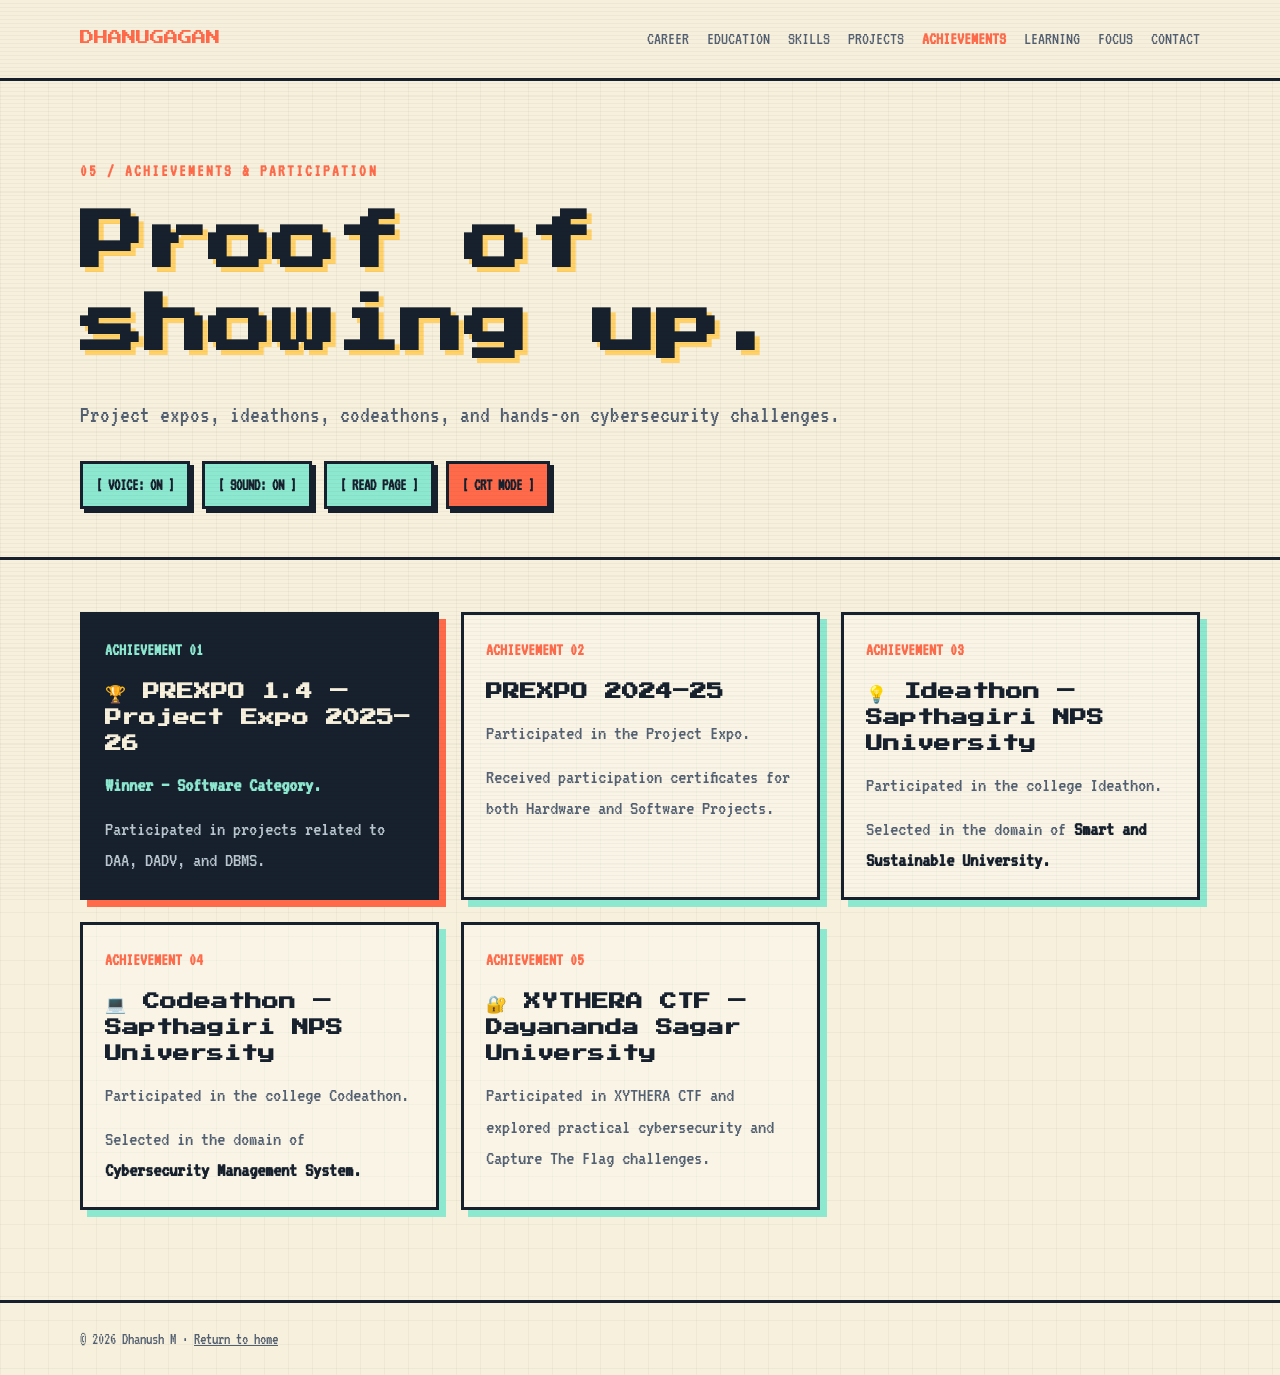
==== achievements.html @ 6b9e5d8f "add achivements,carrer,certifications,education,focous,portfolio,projects,skills - htmlpages" ====
<!doctype html>
<html lang="en">
<head>
	<meta charset="utf-8"><meta name="viewport" content="width=device-width, initial-scale=1">
	<meta name="description" content="Achievements and participation of Dhanush M."><title>Achievements | Dhanush M</title>
	<link rel="preconnect" href="https://fonts.googleapis.com"><link rel="preconnect" href="https://fonts.gstatic.com" crossorigin><link href="https://fonts.googleapis.com/css2?family=Press+Start+2P&family=VT323&display=swap" rel="stylesheet"><link rel="stylesheet" href="portfolio.css">
</head>
<body>
<header><div class="shell"><nav><a class="brand" href="index.html">DHANUGAGAN</a><div class="nav-links"><a href="career.html">Career</a><a href="education.html">Education</a><a href="skills.html">Skills</a><a href="projects.html">Projects</a><a href="achievements.html" aria-current="page">Achievements</a><a href="certifications.html">Learning</a><a href="focus.html">Focus</a><a href="contact.html">Contact</a></div></nav></div></header>
<main><section class="page-hero"><div class="shell"><div class="eyebrow">05 / Achievements &amp; participation</div><h1>Proof of showing up.</h1><p class="lede">Project expos, ideathons, codeathons, and hands-on cybersecurity challenges.</p></div></section>
<section class="content"><div class="shell card-grid"><article class="card highlight"><span class="number">ACHIEVEMENT 01</span><h2>🏆 PREXPO 1.4 — Project Expo 2025–26</h2><p><strong>Winner – Software Category.</strong></p><p>Participated in projects related to DAA, DADV, and DBMS.</p></article><article class="card"><span class="number">ACHIEVEMENT 02</span><h2>PREXPO 2024–25</h2><p>Participated in the Project Expo.</p><p>Received participation certificates for both Hardware and Software Projects.</p></article><article class="card"><span class="number">ACHIEVEMENT 03</span><h2>💡 Ideathon — Sapthagiri NPS University</h2><p>Participated in the college Ideathon.</p><p>Selected in the domain of <strong>Smart and Sustainable University.</strong></p></article><article class="card"><span class="number">ACHIEVEMENT 04</span><h2>💻 Codeathon — Sapthagiri NPS University</h2><p>Participated in the college Codeathon.</p><p>Selected in the domain of <strong>Cybersecurity Management System.</strong></p></article><article class="card"><span class="number">ACHIEVEMENT 05</span><h2>🔐 XYTHERA CTF — Dayananda Sagar University</h2><p>Participated in XYTHERA CTF and explored practical cybersecurity and Capture The Flag challenges.</p></article></div></section></main>
<footer><div class="shell">© 2026 Dhanush M · <a href="index.html">Return to home</a></div></footer><script src="portfolio.js"></script>
</body></html>
---- portfolio.css ----
:root {
	--ink: #17202d;
	--muted: #536071;
	--paper: #f7f0dc;
	--mint: #8de8d0;
	--coral: #ff6b4a;
	--yellow: #ffd166;
}
* { box-sizing: border-box; }
html { scroll-behavior: smooth; }
body { margin: 0; color: var(--ink); background-color: var(--paper); background-image: linear-gradient(rgba(23,32,45,.04) 1px, transparent 1px), linear-gradient(90deg, rgba(23,32,45,.04) 1px, transparent 1px); background-size: 24px 24px; font-family: "VT323", monospace; line-height: 1.5; }
body::before { content: ""; position: fixed; inset: 0; z-index: 10; pointer-events: none; background: repeating-linear-gradient(0deg, rgba(23,32,45,.035) 0, rgba(23,32,45,.035) 1px, transparent 1px, transparent 4px); mix-blend-mode: multiply; }
body.crt-boost::before { background: repeating-linear-gradient(0deg, rgba(23,32,45,.12) 0, rgba(23,32,45,.12) 1px, transparent 1px, transparent 3px); mix-blend-mode: multiply; }
body.crt-boost::after { content: "SIGNAL BOOST"; position: fixed; right: 18px; top: 14px; z-index: 11; padding: 5px 8px; border: 2px solid currentColor; color: var(--coral); background: var(--paper); font-size: .82rem; letter-spacing: .08em; pointer-events: none; animation: crt-flicker 1.7s steps(2, end) infinite; }
body.crt-boost .card, body.crt-boost .project, body.crt-boost .button { animation: crt-jitter 7s steps(2, end) infinite; }
@keyframes crt-flicker { 0%, 92%, 100% { opacity: 1; } 94% { opacity: .35; } }
@keyframes crt-jitter { 0%, 96%, 100% { translate: 0 0; } 97% { translate: 1px 0; } 98% { translate: -1px 0; } }
a { color: inherit; }
.shell { width: min(1180px, 100%); margin: auto; padding: 0 30px; }
header { border-bottom: 3px solid var(--ink); background: rgba(247,240,220,.94); }
nav { min-height: 78px; display: flex; align-items: center; justify-content: space-between; gap: 22px; }
.brand { color: var(--coral); font-family: "Press Start 2P", monospace; font-size: .9rem; text-decoration: none; white-space: nowrap; }
.nav-links { display: flex; flex-wrap: wrap; justify-content: flex-end; gap: 8px 18px; color: var(--muted); font-size: 1.1rem; text-transform: uppercase; }
.nav-links a { text-decoration: none; }
.nav-links a:hover, .nav-links a[aria-current="page"] { color: var(--coral); font-weight: 700; }
.page-hero { padding: 78px 0 48px; border-bottom: 3px solid var(--ink); }
.eyebrow { color: var(--coral); font-size: 1.05rem; font-weight: 700; letter-spacing: .12em; text-transform: uppercase; }
h1, h2, h3 { font-family: "Press Start 2P", monospace; margin: 0; }
h1 { max-width: 850px; margin-top: 18px; font-size: clamp(2rem, 5vw, 4.8rem); line-height: 1.3; text-shadow: 5px 5px 0 var(--yellow); overflow-wrap: anywhere; }
.lede { max-width: 780px; margin: 28px 0 0; color: var(--muted); font-size: 1.5rem; }
.content { padding: 52px 0 90px; }
.card-grid { display: grid; grid-template-columns: repeat(3, minmax(0, 1fr)); gap: 22px; }
.card { min-height: 180px; padding: 22px; border: 3px solid var(--ink); background: rgba(255,255,255,.3); box-shadow: 7px 7px 0 var(--mint); transition: transform .16s, box-shadow .16s, background .16s; transform-style: preserve-3d; will-change: transform; }
.card:hover { background: var(--yellow); transform: translate(-3px, -3px); box-shadow: 10px 10px 0 var(--coral); }
.card h2, .card h3 { font-size: 1.05rem; line-height: 1.55; }
.card p, .card li { margin: 12px 0 0; color: var(--muted); font-size: 1.3rem; }
.card ul { margin: 10px 0 0; padding-left: 22px; }
.card strong { color: var(--ink); }
.number { display: block; margin-bottom: 16px; color: var(--coral); font-size: 1.1rem; font-weight: 700; }
.pill-row { display: flex; flex-wrap: wrap; gap: 12px; }
.pill { padding: 10px 13px; border: 2px solid var(--ink); background: var(--yellow); font-size: 1.2rem; }
.highlight { background: var(--ink); color: var(--paper); box-shadow: 7px 7px 0 var(--coral); }
.highlight p, .highlight li { color: #b9c6cf; }
.highlight strong { color: var(--mint); }
.highlight .number { color: var(--mint); }
.page-tools { display: flex; flex-wrap: wrap; gap: 12px; margin-top: 28px; }
.page-tool { padding: 9px 13px; border: 3px solid var(--ink); background: var(--mint); color: var(--ink); cursor: pointer; box-shadow: 4px 4px 0 var(--ink); font: inherit; font-weight: 700; }
.page-tool:hover { background: var(--coral); transform: translate(2px, 2px); box-shadow: 2px 2px 0 var(--ink); }
.page-tool.crt-active { background: var(--coral); }
.page-tool[aria-pressed="false"] { background: var(--coral); }
.voice-status { position: fixed; right: 22px; bottom: 22px; z-index: 15; display: none; padding: 9px 12px; border: 3px solid var(--ink); background: var(--mint); color: var(--ink); font-size: 1.05rem; box-shadow: 4px 4px 0 var(--ink); }
.voice-status.is-active { display: block; animation: status-blink 1s step-end infinite; }
@keyframes status-blink { 50% { opacity: .35; } }
footer { padding: 24px 0; border-top: 3px solid var(--ink); color: var(--muted); font-size: 1rem; }
@media (max-width: 850px) { nav { align-items: flex-start; flex-direction: column; padding: 18px 0; } .nav-links { justify-content: flex-start; } .card-grid { grid-template-columns: repeat(2, minmax(0, 1fr)); } }
@media (max-width: 560px) { .shell { padding: 0 20px; } .page-hero { padding: 55px 0 38px; } .card-grid { grid-template-columns: 1fr; } .brand { font-size: .78rem; } }
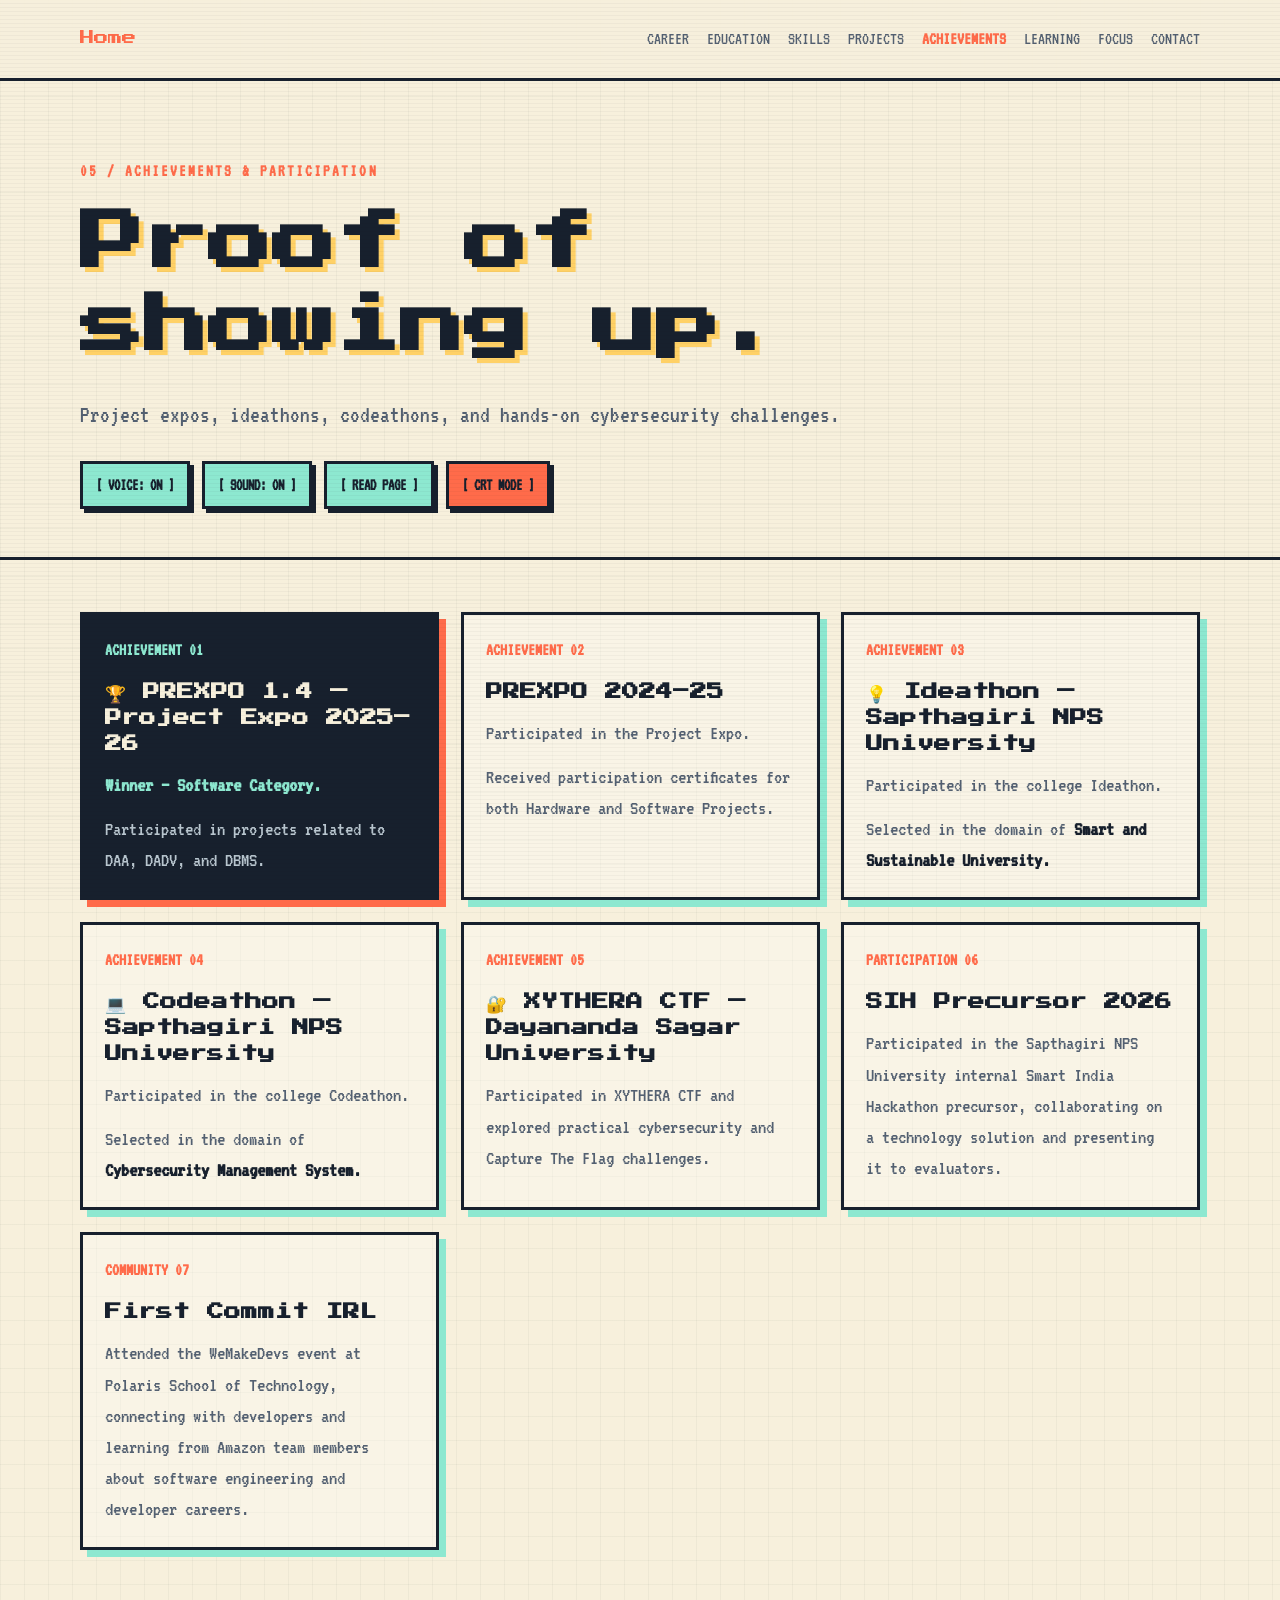
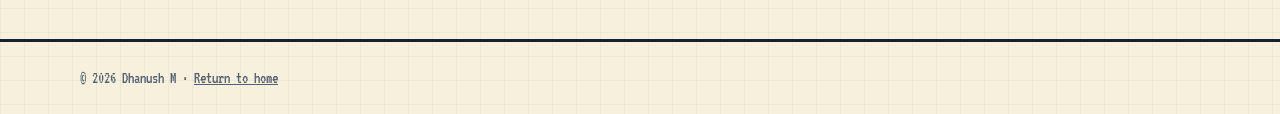
==== commit 04d304b1: "latest update on oct19" ====
--- a/achievements.html
+++ b/achievements.html
@@ -6,8 +6,8 @@
 	<link rel="preconnect" href="https://fonts.googleapis.com"><link rel="preconnect" href="https://fonts.gstatic.com" crossorigin><link href="https://fonts.googleapis.com/css2?family=Press+Start+2P&family=VT323&display=swap" rel="stylesheet"><link rel="stylesheet" href="portfolio.css">
 </head>
 <body>
-<header><div class="shell"><nav><a class="brand" href="index.html">DHANUGAGAN</a><div class="nav-links"><a href="career.html">Career</a><a href="education.html">Education</a><a href="skills.html">Skills</a><a href="projects.html">Projects</a><a href="achievements.html" aria-current="page">Achievements</a><a href="certifications.html">Learning</a><a href="focus.html">Focus</a><a href="contact.html">Contact</a></div></nav></div></header>
+<header><div class="shell"><nav><a class="brand" href="index.html">Home</a><div class="nav-links"><a href="career.html">Career</a><a href="education.html">Education</a><a href="skills.html">Skills</a><a href="projects.html">Projects</a><a href="achievements.html" aria-current="page">Achievements</a><a href="certifications.html">Learning</a><a href="focus.html">Focus</a><a href="contact.html">Contact</a></div></nav></div></header>
 <main><section class="page-hero"><div class="shell"><div class="eyebrow">05 / Achievements &amp; participation</div><h1>Proof of showing up.</h1><p class="lede">Project expos, ideathons, codeathons, and hands-on cybersecurity challenges.</p></div></section>
-<section class="content"><div class="shell card-grid"><article class="card highlight"><span class="number">ACHIEVEMENT 01</span><h2>🏆 PREXPO 1.4 — Project Expo 2025–26</h2><p><strong>Winner – Software Category.</strong></p><p>Participated in projects related to DAA, DADV, and DBMS.</p></article><article class="card"><span class="number">ACHIEVEMENT 02</span><h2>PREXPO 2024–25</h2><p>Participated in the Project Expo.</p><p>Received participation certificates for both Hardware and Software Projects.</p></article><article class="card"><span class="number">ACHIEVEMENT 03</span><h2>💡 Ideathon — Sapthagiri NPS University</h2><p>Participated in the college Ideathon.</p><p>Selected in the domain of <strong>Smart and Sustainable University.</strong></p></article><article class="card"><span class="number">ACHIEVEMENT 04</span><h2>💻 Codeathon — Sapthagiri NPS University</h2><p>Participated in the college Codeathon.</p><p>Selected in the domain of <strong>Cybersecurity Management System.</strong></p></article><article class="card"><span class="number">ACHIEVEMENT 05</span><h2>🔐 XYTHERA CTF — Dayananda Sagar University</h2><p>Participated in XYTHERA CTF and explored practical cybersecurity and Capture The Flag challenges.</p></article></div></section></main>
+<section class="content"><div class="shell card-grid"><article class="card highlight"><span class="number">ACHIEVEMENT 01</span><h2>🏆 PREXPO 1.4 — Project Expo 2025–26</h2><p><strong>Winner – Software Category.</strong></p><p>Participated in projects related to DAA, DADV, and DBMS.</p></article><article class="card"><span class="number">ACHIEVEMENT 02</span><h2>PREXPO 2024–25</h2><p>Participated in the Project Expo.</p><p>Received participation certificates for both Hardware and Software Projects.</p></article><article class="card"><span class="number">ACHIEVEMENT 03</span><h2>💡 Ideathon — Sapthagiri NPS University</h2><p>Participated in the college Ideathon.</p><p>Selected in the domain of <strong>Smart and Sustainable University.</strong></p></article><article class="card"><span class="number">ACHIEVEMENT 04</span><h2>💻 Codeathon — Sapthagiri NPS University</h2><p>Participated in the college Codeathon.</p><p>Selected in the domain of <strong>Cybersecurity Management System.</strong></p></article><article class="card"><span class="number">ACHIEVEMENT 05</span><h2>🔐 XYTHERA CTF — Dayananda Sagar University</h2><p>Participated in XYTHERA CTF and explored practical cybersecurity and Capture The Flag challenges.</p></article><article class="card"><span class="number">PARTICIPATION 06</span><h2>SIH Precursor 2026</h2><p>Participated in the Sapthagiri NPS University internal Smart India Hackathon precursor, collaborating on a technology solution and presenting it to evaluators.</p></article><article class="card"><span class="number">COMMUNITY 07</span><h2>First Commit IRL</h2><p>Attended the WeMakeDevs event at Polaris School of Technology, connecting with developers and learning from Amazon team members about software engineering and developer careers.</p></article></div></section></main>
 <footer><div class="shell">© 2026 Dhanush M · <a href="index.html">Return to home</a></div></footer><script src="portfolio.js"></script>
 </body></html>
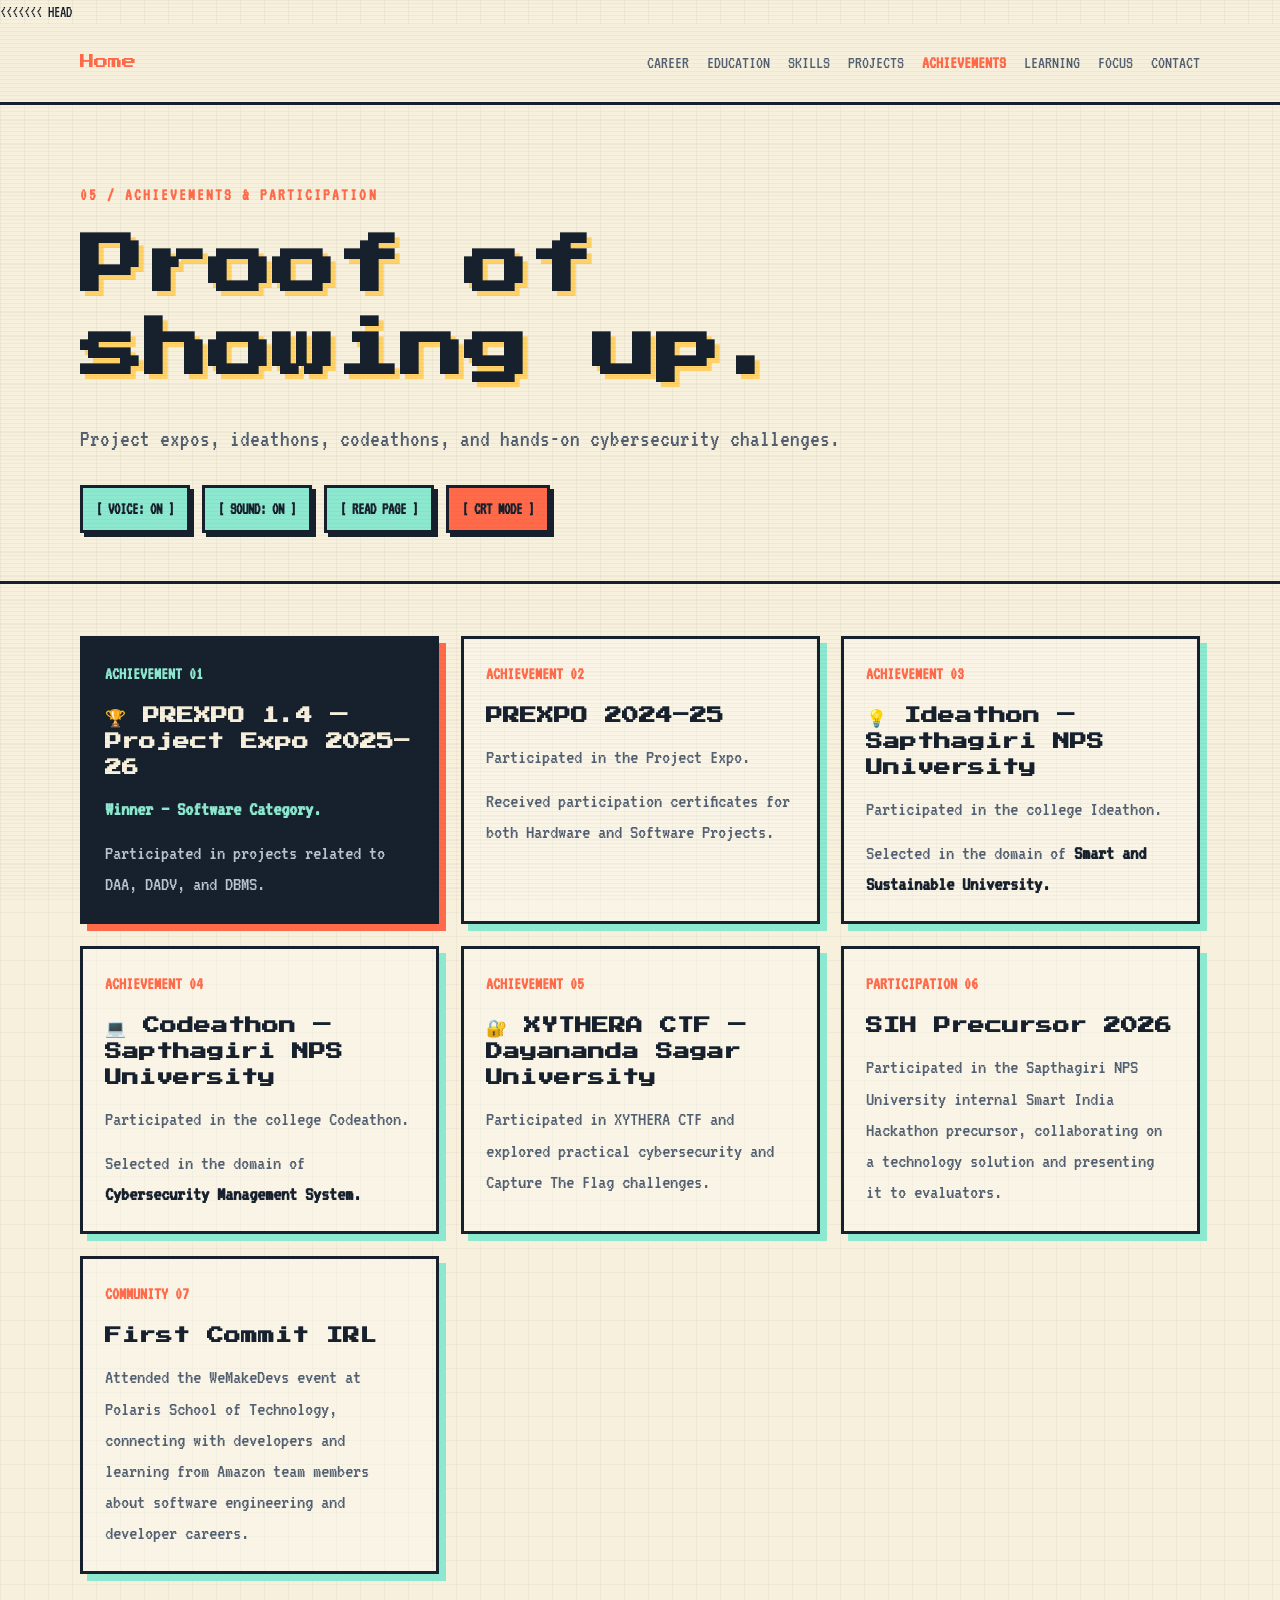
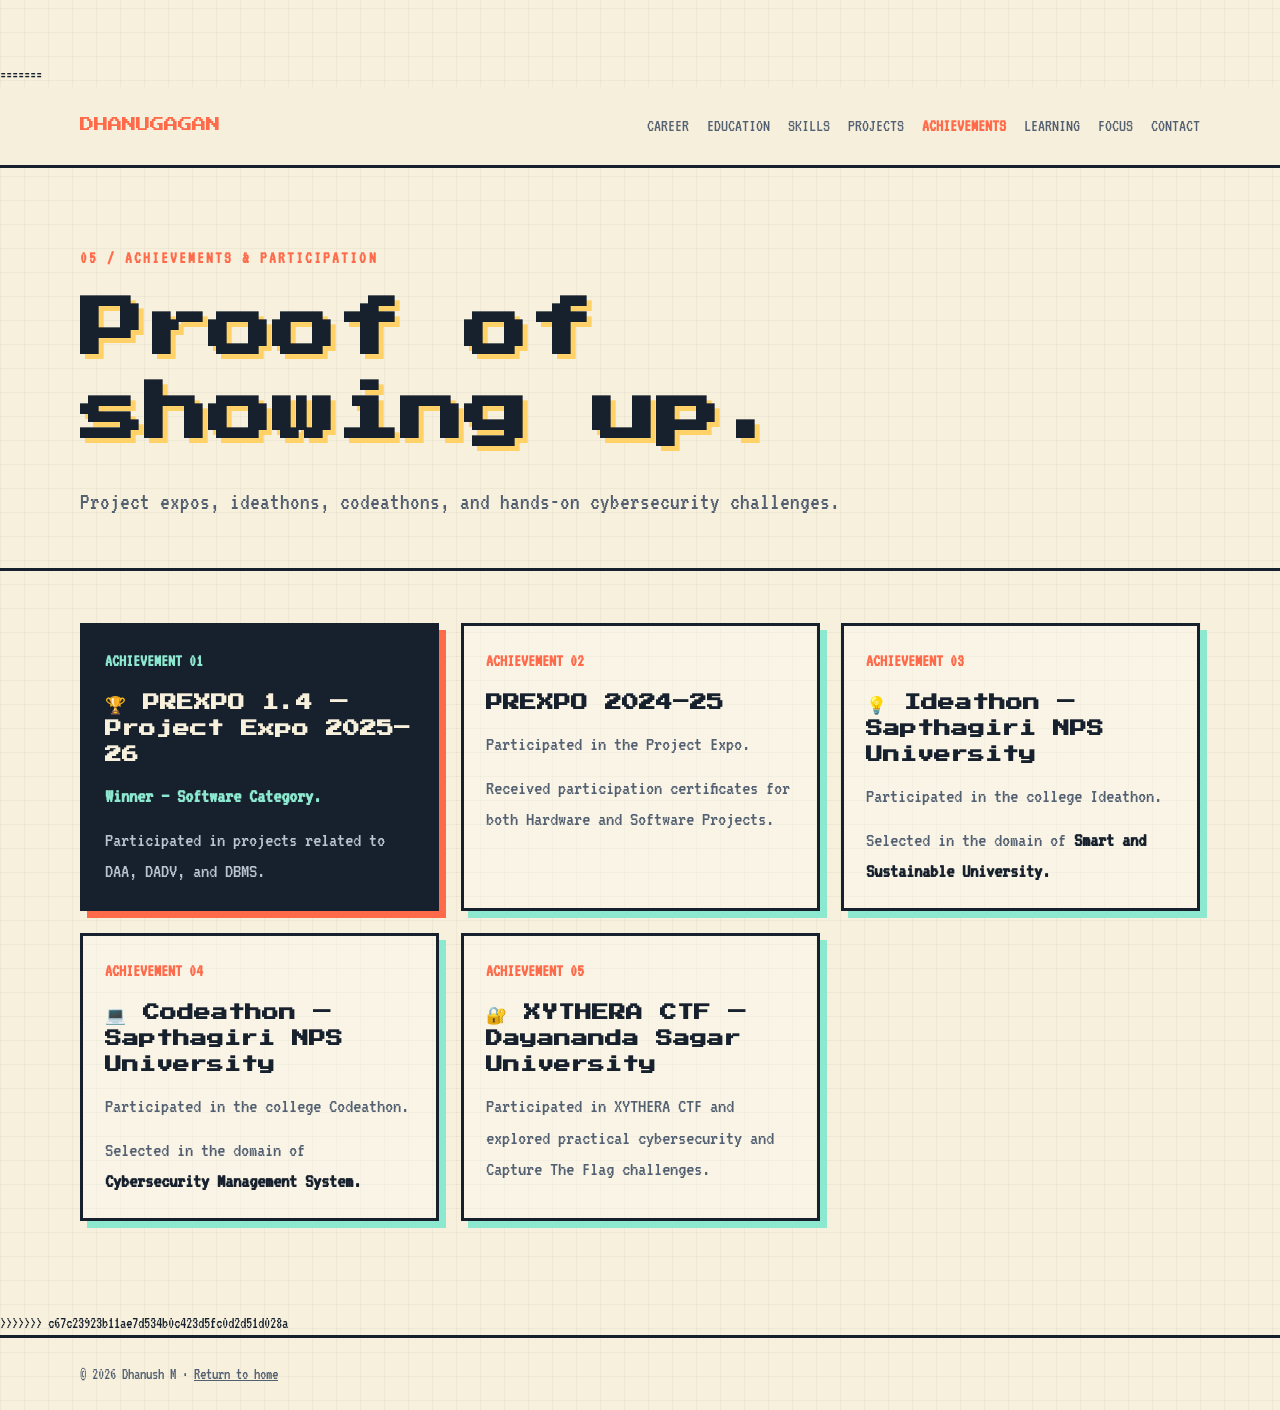
==== commit cc671f83: "Merge remote and local files" ====
--- a/achievements.html
+++ b/achievements.html
@@ -6,8 +6,14 @@
 	<link rel="preconnect" href="https://fonts.googleapis.com"><link rel="preconnect" href="https://fonts.gstatic.com" crossorigin><link href="https://fonts.googleapis.com/css2?family=Press+Start+2P&family=VT323&display=swap" rel="stylesheet"><link rel="stylesheet" href="portfolio.css">
 </head>
 <body>
+<<<<<<< HEAD
 <header><div class="shell"><nav><a class="brand" href="index.html">Home</a><div class="nav-links"><a href="career.html">Career</a><a href="education.html">Education</a><a href="skills.html">Skills</a><a href="projects.html">Projects</a><a href="achievements.html" aria-current="page">Achievements</a><a href="certifications.html">Learning</a><a href="focus.html">Focus</a><a href="contact.html">Contact</a></div></nav></div></header>
 <main><section class="page-hero"><div class="shell"><div class="eyebrow">05 / Achievements &amp; participation</div><h1>Proof of showing up.</h1><p class="lede">Project expos, ideathons, codeathons, and hands-on cybersecurity challenges.</p></div></section>
 <section class="content"><div class="shell card-grid"><article class="card highlight"><span class="number">ACHIEVEMENT 01</span><h2>🏆 PREXPO 1.4 — Project Expo 2025–26</h2><p><strong>Winner – Software Category.</strong></p><p>Participated in projects related to DAA, DADV, and DBMS.</p></article><article class="card"><span class="number">ACHIEVEMENT 02</span><h2>PREXPO 2024–25</h2><p>Participated in the Project Expo.</p><p>Received participation certificates for both Hardware and Software Projects.</p></article><article class="card"><span class="number">ACHIEVEMENT 03</span><h2>💡 Ideathon — Sapthagiri NPS University</h2><p>Participated in the college Ideathon.</p><p>Selected in the domain of <strong>Smart and Sustainable University.</strong></p></article><article class="card"><span class="number">ACHIEVEMENT 04</span><h2>💻 Codeathon — Sapthagiri NPS University</h2><p>Participated in the college Codeathon.</p><p>Selected in the domain of <strong>Cybersecurity Management System.</strong></p></article><article class="card"><span class="number">ACHIEVEMENT 05</span><h2>🔐 XYTHERA CTF — Dayananda Sagar University</h2><p>Participated in XYTHERA CTF and explored practical cybersecurity and Capture The Flag challenges.</p></article><article class="card"><span class="number">PARTICIPATION 06</span><h2>SIH Precursor 2026</h2><p>Participated in the Sapthagiri NPS University internal Smart India Hackathon precursor, collaborating on a technology solution and presenting it to evaluators.</p></article><article class="card"><span class="number">COMMUNITY 07</span><h2>First Commit IRL</h2><p>Attended the WeMakeDevs event at Polaris School of Technology, connecting with developers and learning from Amazon team members about software engineering and developer careers.</p></article></div></section></main>
+=======
+<header><div class="shell"><nav><a class="brand" href="index.html">DHANUGAGAN</a><div class="nav-links"><a href="career.html">Career</a><a href="education.html">Education</a><a href="skills.html">Skills</a><a href="projects.html">Projects</a><a href="achievements.html" aria-current="page">Achievements</a><a href="certifications.html">Learning</a><a href="focus.html">Focus</a><a href="contact.html">Contact</a></div></nav></div></header>
+<main><section class="page-hero"><div class="shell"><div class="eyebrow">05 / Achievements &amp; participation</div><h1>Proof of showing up.</h1><p class="lede">Project expos, ideathons, codeathons, and hands-on cybersecurity challenges.</p></div></section>
+<section class="content"><div class="shell card-grid"><article class="card highlight"><span class="number">ACHIEVEMENT 01</span><h2>🏆 PREXPO 1.4 — Project Expo 2025–26</h2><p><strong>Winner – Software Category.</strong></p><p>Participated in projects related to DAA, DADV, and DBMS.</p></article><article class="card"><span class="number">ACHIEVEMENT 02</span><h2>PREXPO 2024–25</h2><p>Participated in the Project Expo.</p><p>Received participation certificates for both Hardware and Software Projects.</p></article><article class="card"><span class="number">ACHIEVEMENT 03</span><h2>💡 Ideathon — Sapthagiri NPS University</h2><p>Participated in the college Ideathon.</p><p>Selected in the domain of <strong>Smart and Sustainable University.</strong></p></article><article class="card"><span class="number">ACHIEVEMENT 04</span><h2>💻 Codeathon — Sapthagiri NPS University</h2><p>Participated in the college Codeathon.</p><p>Selected in the domain of <strong>Cybersecurity Management System.</strong></p></article><article class="card"><span class="number">ACHIEVEMENT 05</span><h2>🔐 XYTHERA CTF — Dayananda Sagar University</h2><p>Participated in XYTHERA CTF and explored practical cybersecurity and Capture The Flag challenges.</p></article></div></section></main>
+>>>>>>> c67c23923b11ae7d534b0c423d5fc0d2d51d028a
 <footer><div class="shell">© 2026 Dhanush M · <a href="index.html">Return to home</a></div></footer><script src="portfolio.js"></script>
 </body></html>
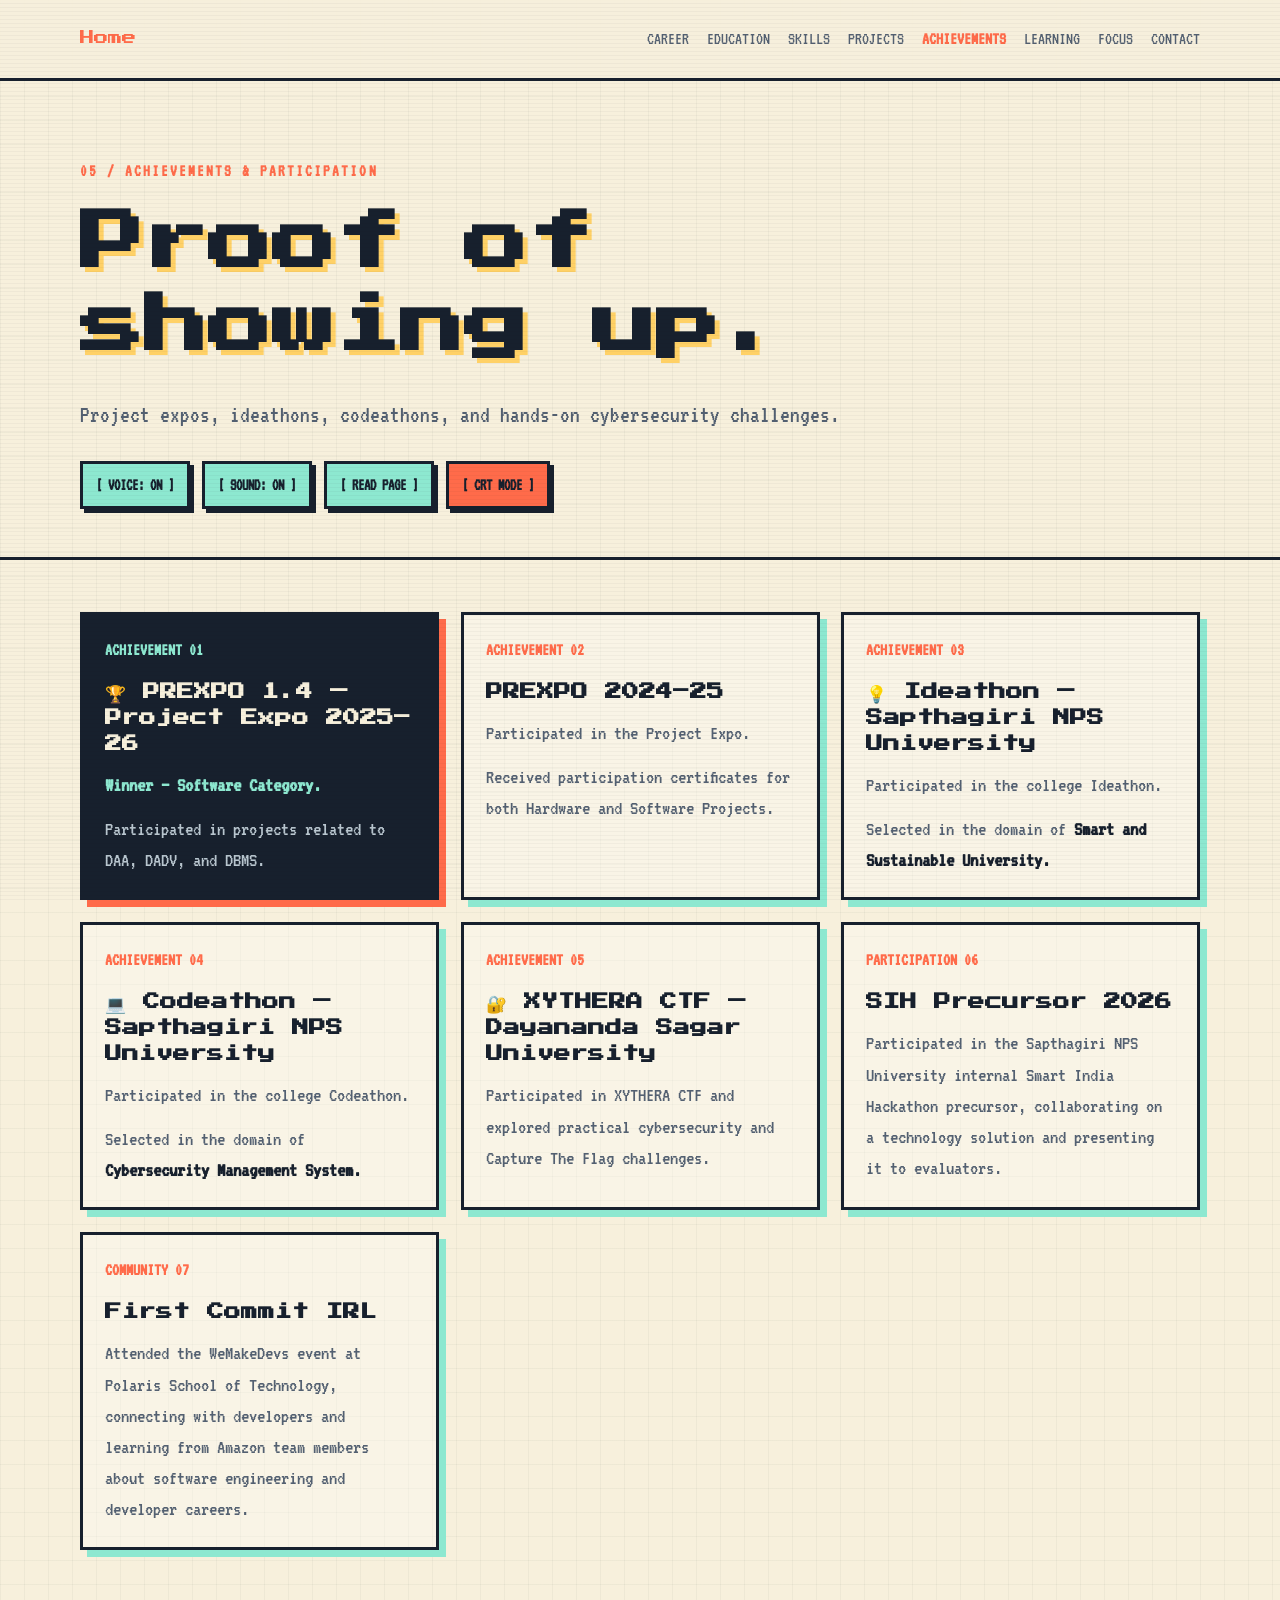
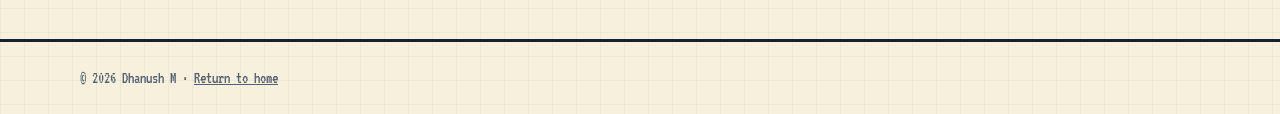
==== commit 32f2d954: "Update project" ====
--- a/achievements.html
+++ b/achievements.html
@@ -6,14 +6,8 @@
 	<link rel="preconnect" href="https://fonts.googleapis.com"><link rel="preconnect" href="https://fonts.gstatic.com" crossorigin><link href="https://fonts.googleapis.com/css2?family=Press+Start+2P&family=VT323&display=swap" rel="stylesheet"><link rel="stylesheet" href="portfolio.css">
 </head>
 <body>
-<<<<<<< HEAD
 <header><div class="shell"><nav><a class="brand" href="index.html">Home</a><div class="nav-links"><a href="career.html">Career</a><a href="education.html">Education</a><a href="skills.html">Skills</a><a href="projects.html">Projects</a><a href="achievements.html" aria-current="page">Achievements</a><a href="certifications.html">Learning</a><a href="focus.html">Focus</a><a href="contact.html">Contact</a></div></nav></div></header>
 <main><section class="page-hero"><div class="shell"><div class="eyebrow">05 / Achievements &amp; participation</div><h1>Proof of showing up.</h1><p class="lede">Project expos, ideathons, codeathons, and hands-on cybersecurity challenges.</p></div></section>
 <section class="content"><div class="shell card-grid"><article class="card highlight"><span class="number">ACHIEVEMENT 01</span><h2>🏆 PREXPO 1.4 — Project Expo 2025–26</h2><p><strong>Winner – Software Category.</strong></p><p>Participated in projects related to DAA, DADV, and DBMS.</p></article><article class="card"><span class="number">ACHIEVEMENT 02</span><h2>PREXPO 2024–25</h2><p>Participated in the Project Expo.</p><p>Received participation certificates for both Hardware and Software Projects.</p></article><article class="card"><span class="number">ACHIEVEMENT 03</span><h2>💡 Ideathon — Sapthagiri NPS University</h2><p>Participated in the college Ideathon.</p><p>Selected in the domain of <strong>Smart and Sustainable University.</strong></p></article><article class="card"><span class="number">ACHIEVEMENT 04</span><h2>💻 Codeathon — Sapthagiri NPS University</h2><p>Participated in the college Codeathon.</p><p>Selected in the domain of <strong>Cybersecurity Management System.</strong></p></article><article class="card"><span class="number">ACHIEVEMENT 05</span><h2>🔐 XYTHERA CTF — Dayananda Sagar University</h2><p>Participated in XYTHERA CTF and explored practical cybersecurity and Capture The Flag challenges.</p></article><article class="card"><span class="number">PARTICIPATION 06</span><h2>SIH Precursor 2026</h2><p>Participated in the Sapthagiri NPS University internal Smart India Hackathon precursor, collaborating on a technology solution and presenting it to evaluators.</p></article><article class="card"><span class="number">COMMUNITY 07</span><h2>First Commit IRL</h2><p>Attended the WeMakeDevs event at Polaris School of Technology, connecting with developers and learning from Amazon team members about software engineering and developer careers.</p></article></div></section></main>
-=======
-<header><div class="shell"><nav><a class="brand" href="index.html">DHANUGAGAN</a><div class="nav-links"><a href="career.html">Career</a><a href="education.html">Education</a><a href="skills.html">Skills</a><a href="projects.html">Projects</a><a href="achievements.html" aria-current="page">Achievements</a><a href="certifications.html">Learning</a><a href="focus.html">Focus</a><a href="contact.html">Contact</a></div></nav></div></header>
-<main><section class="page-hero"><div class="shell"><div class="eyebrow">05 / Achievements &amp; participation</div><h1>Proof of showing up.</h1><p class="lede">Project expos, ideathons, codeathons, and hands-on cybersecurity challenges.</p></div></section>
-<section class="content"><div class="shell card-grid"><article class="card highlight"><span class="number">ACHIEVEMENT 01</span><h2>🏆 PREXPO 1.4 — Project Expo 2025–26</h2><p><strong>Winner – Software Category.</strong></p><p>Participated in projects related to DAA, DADV, and DBMS.</p></article><article class="card"><span class="number">ACHIEVEMENT 02</span><h2>PREXPO 2024–25</h2><p>Participated in the Project Expo.</p><p>Received participation certificates for both Hardware and Software Projects.</p></article><article class="card"><span class="number">ACHIEVEMENT 03</span><h2>💡 Ideathon — Sapthagiri NPS University</h2><p>Participated in the college Ideathon.</p><p>Selected in the domain of <strong>Smart and Sustainable University.</strong></p></article><article class="card"><span class="number">ACHIEVEMENT 04</span><h2>💻 Codeathon — Sapthagiri NPS University</h2><p>Participated in the college Codeathon.</p><p>Selected in the domain of <strong>Cybersecurity Management System.</strong></p></article><article class="card"><span class="number">ACHIEVEMENT 05</span><h2>🔐 XYTHERA CTF — Dayananda Sagar University</h2><p>Participated in XYTHERA CTF and explored practical cybersecurity and Capture The Flag challenges.</p></article></div></section></main>
->>>>>>> c67c23923b11ae7d534b0c423d5fc0d2d51d028a
 <footer><div class="shell">© 2026 Dhanush M · <a href="index.html">Return to home</a></div></footer><script src="portfolio.js"></script>
 </body></html>
